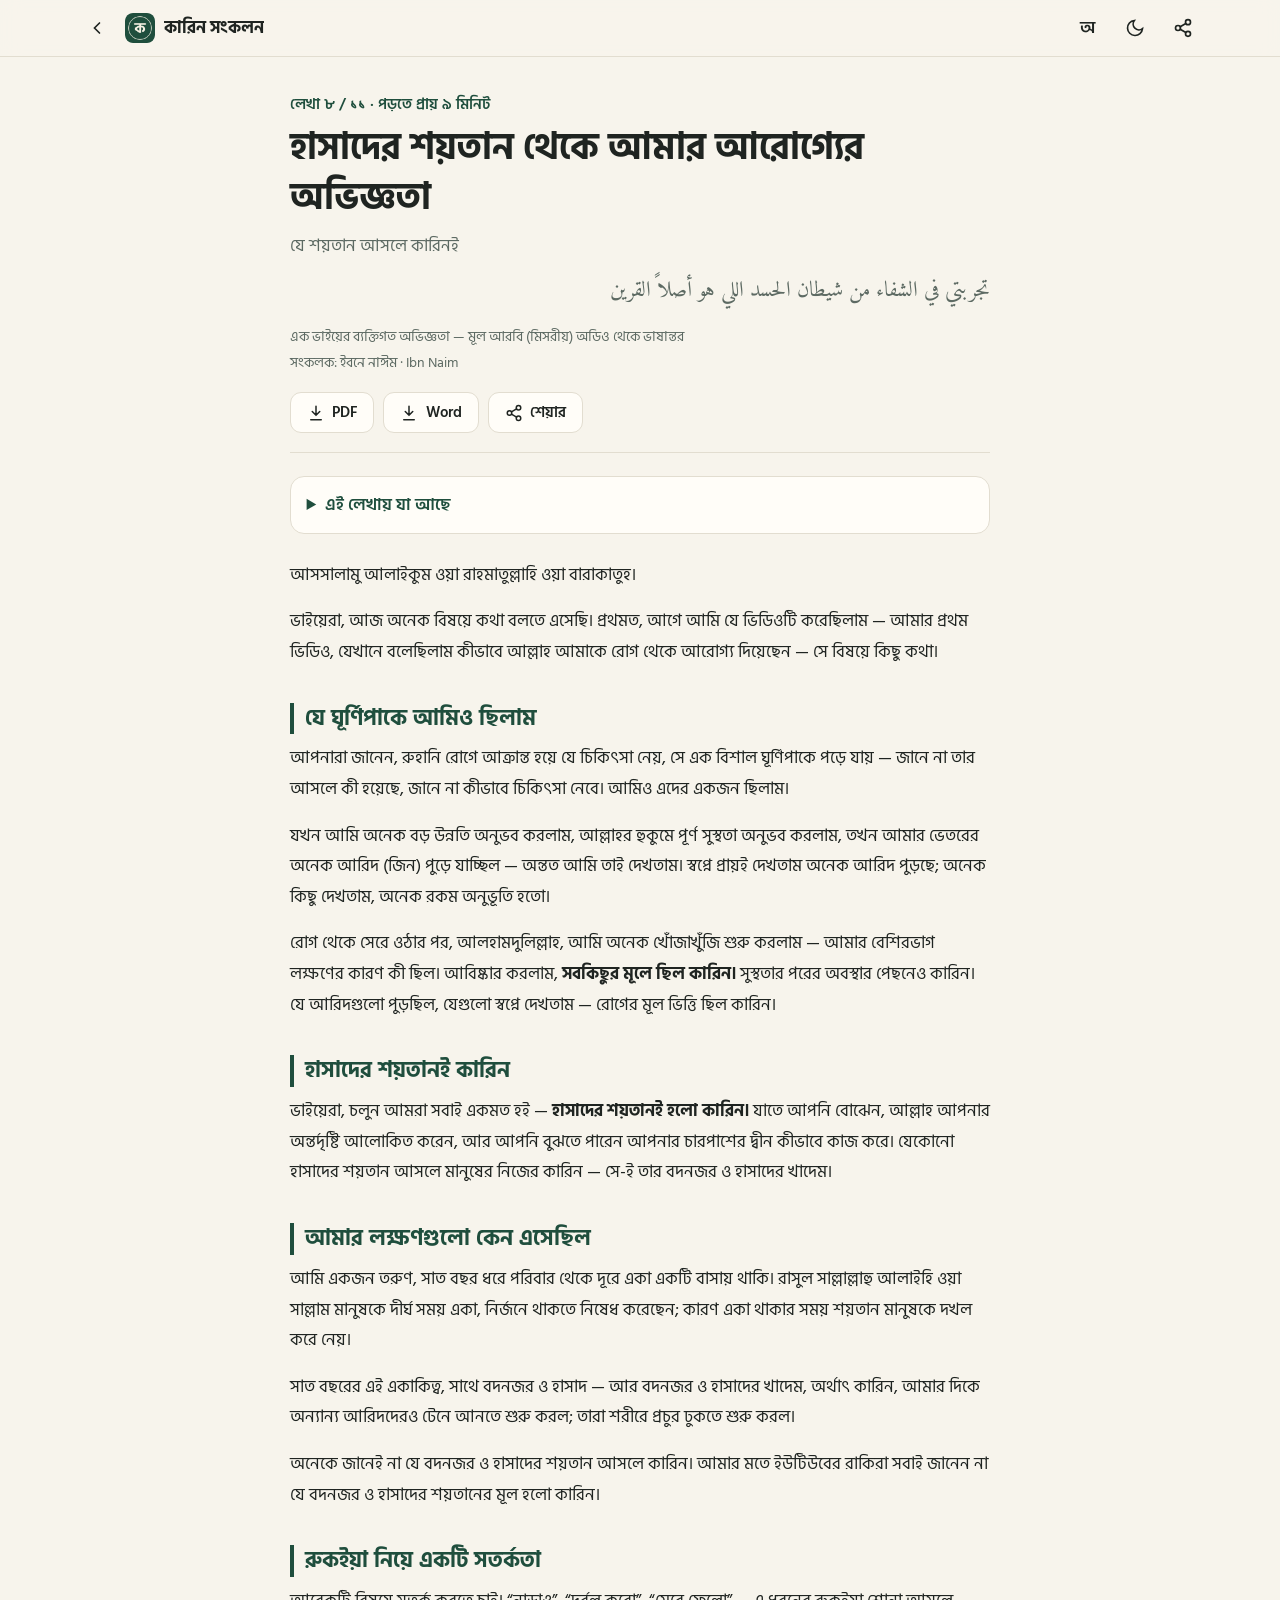
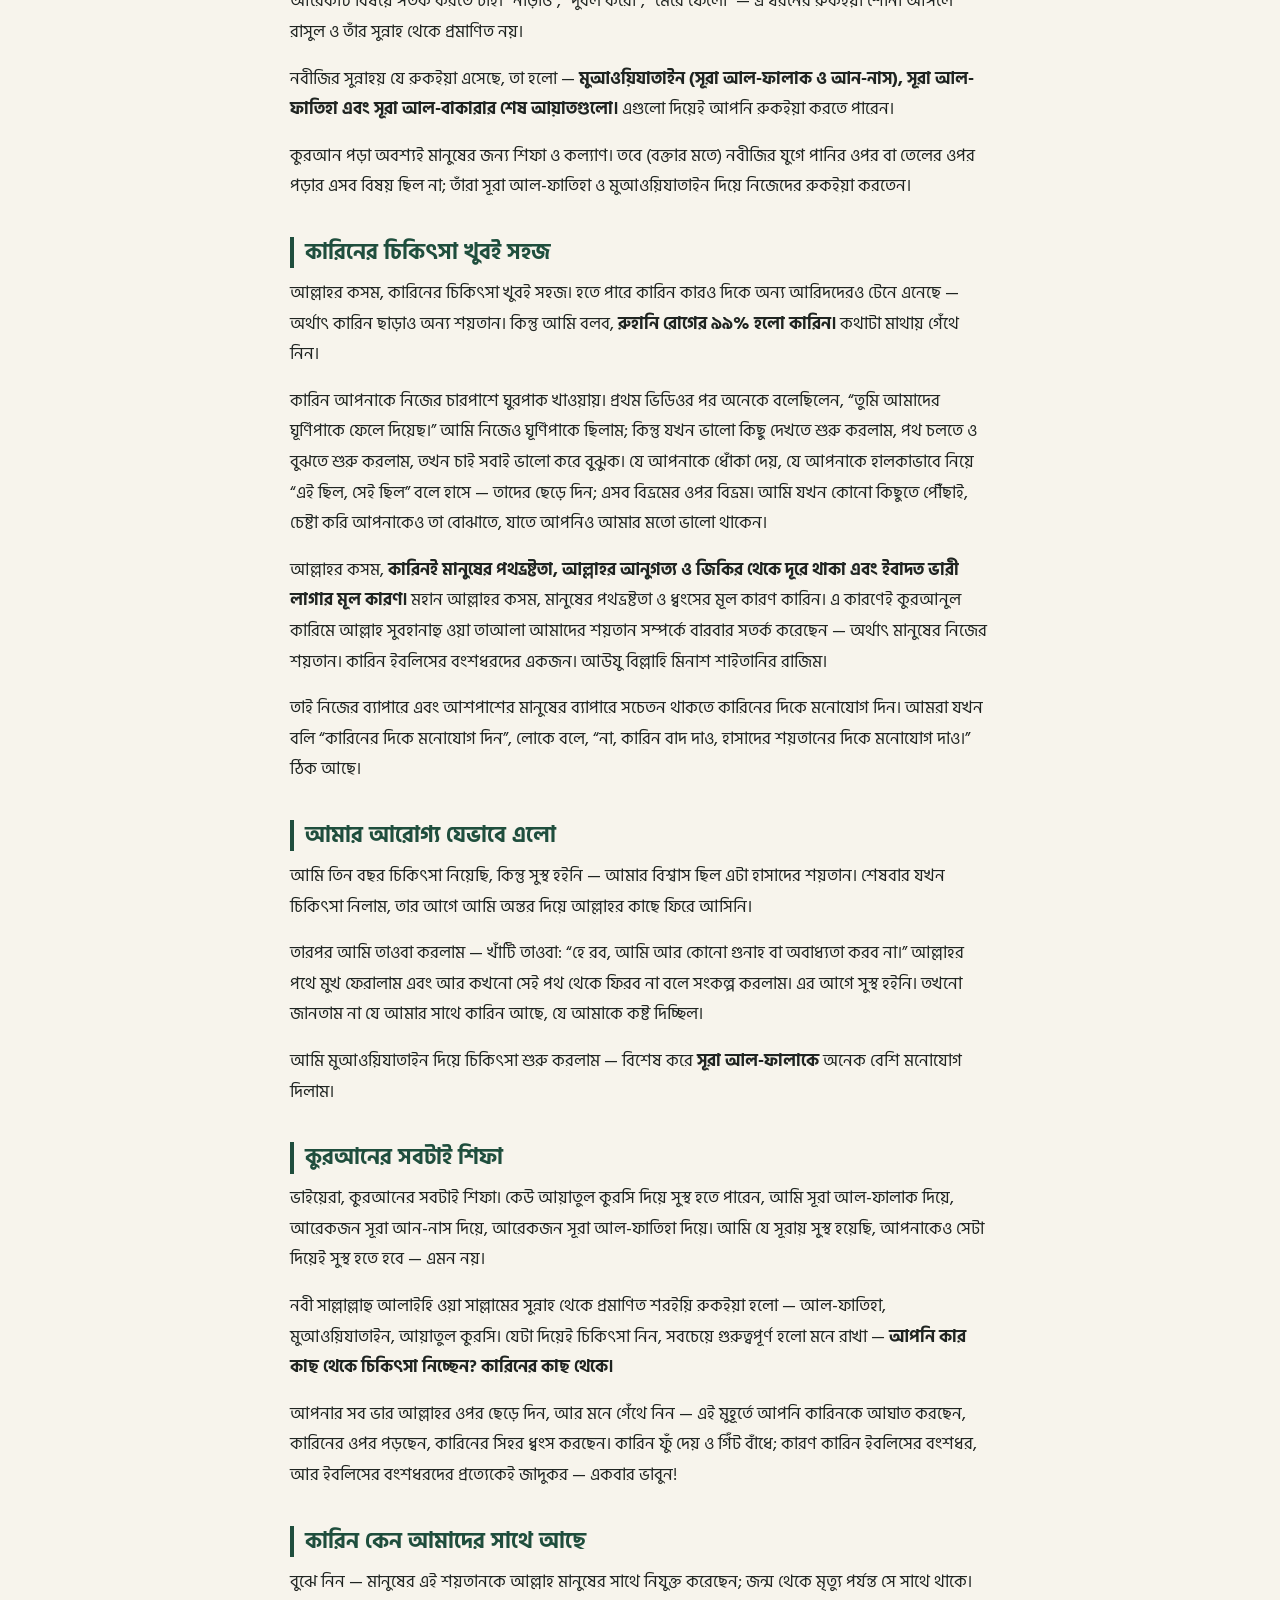
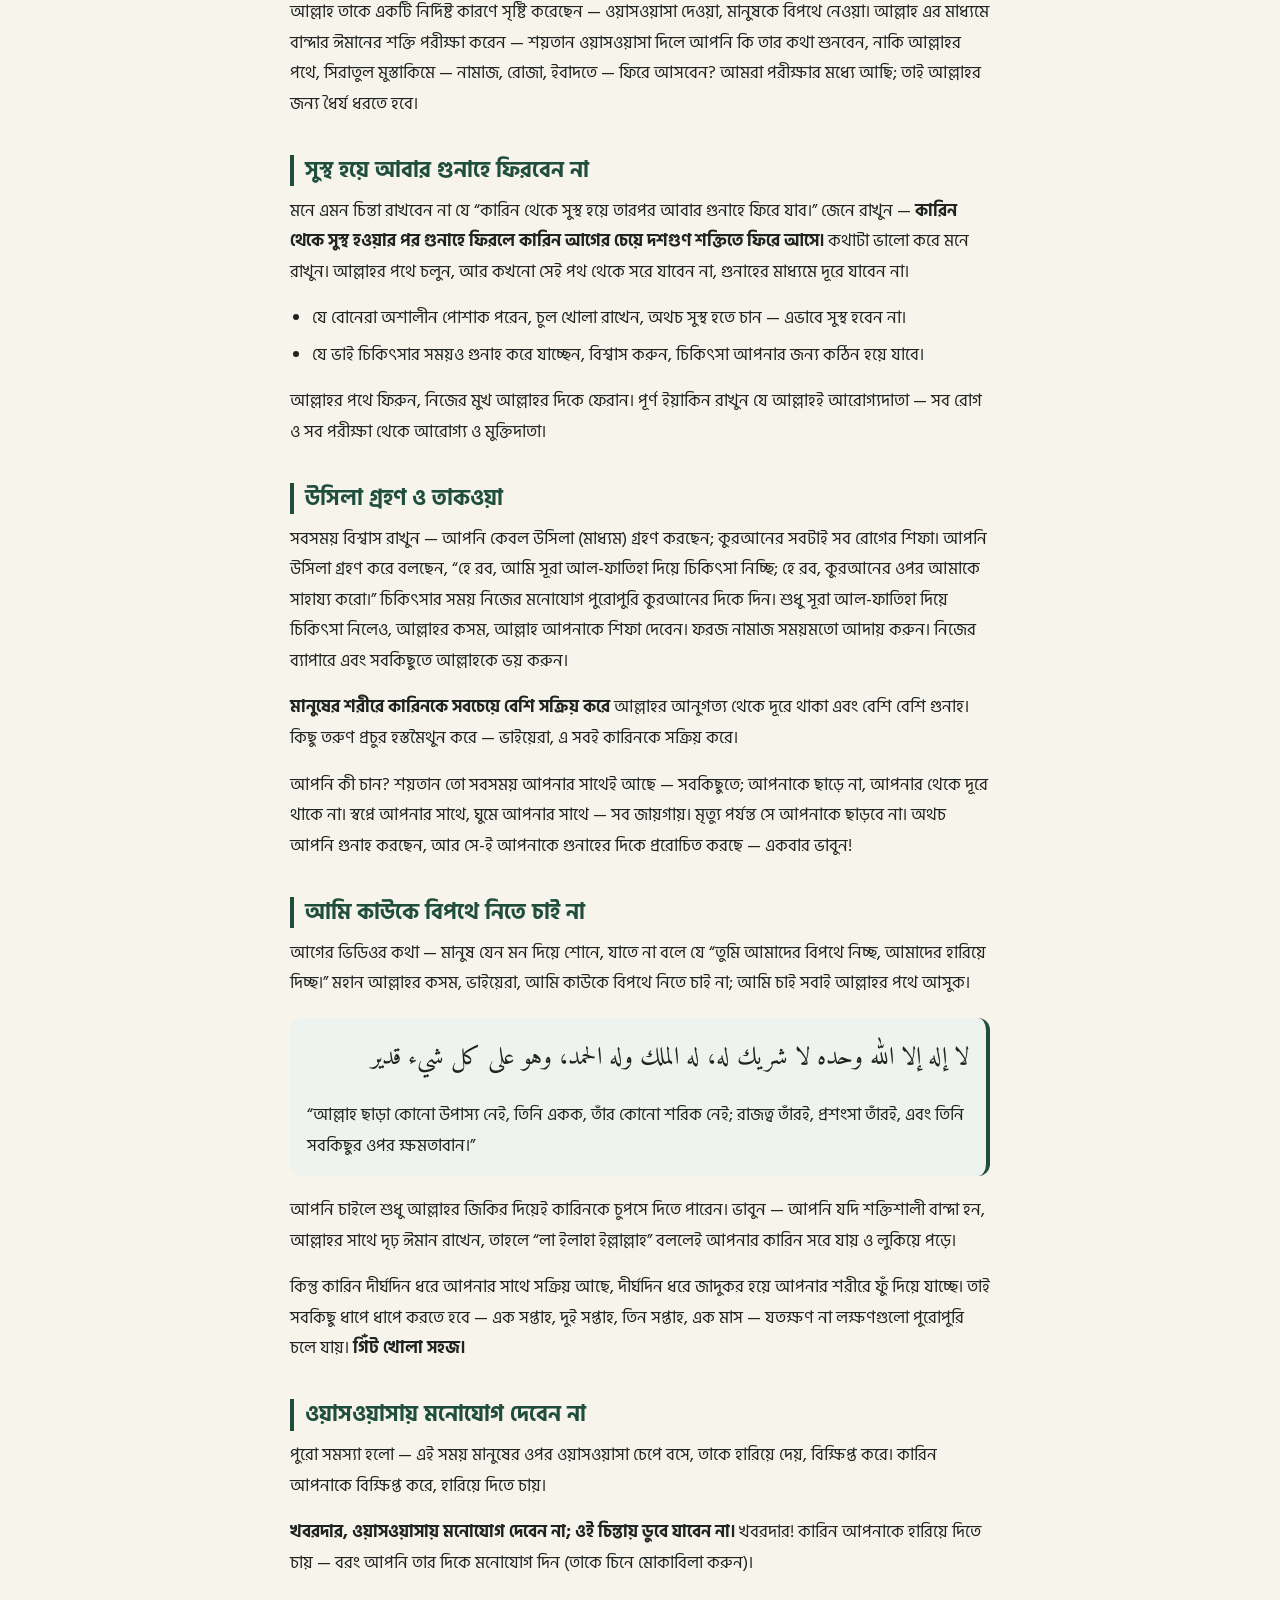
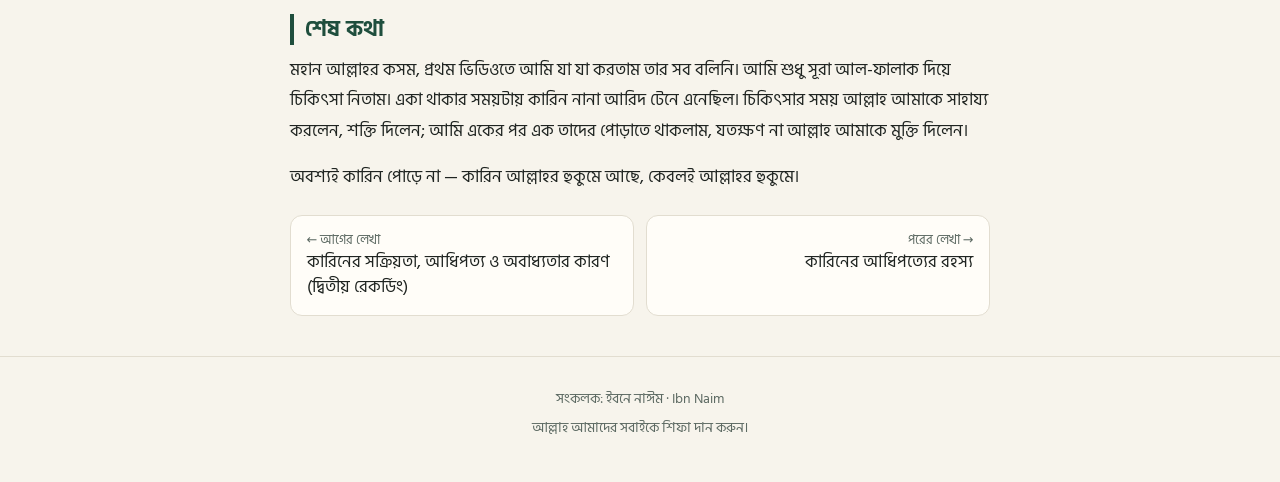
==== a/hasader-shoytan-theke-shifa/index.html @ 8d5cf232 "Qarin collection: website, PWA and article sources" ====
<!doctype html>
<html lang="bn" data-theme="light">
<head>
<meta charset="utf-8">
<meta name="viewport" content="width=device-width, initial-scale=1, viewport-fit=cover">
<title>হাসাদের শয়তান থেকে আমার আরোগ্যের অভিজ্ঞতা — কারিন সংকলন</title>
<meta name="description" content="যে শয়তান আসলে কারিনই">
<meta name="theme-color" content="#1f4e3d">
<meta property="og:title" content="হাসাদের শয়তান থেকে আমার আরোগ্যের অভিজ্ঞতা — কারিন সংকলন">
<meta property="og:description" content="যে শয়তান আসলে কারিনই">
<meta property="og:type" content="article">
<meta property="og:image" content="/icons/icon-512.png">
<link rel="manifest" href="/manifest.webmanifest">
<link rel="icon" href="/icons/favicon-48.png" type="image/png">
<link rel="apple-touch-icon" href="/icons/apple-touch-icon.png">
<meta name="apple-mobile-web-app-capable" content="yes">
<meta name="apple-mobile-web-app-status-bar-style" content="default">
<meta name="apple-mobile-web-app-title" content="কারিন সংকলন">
<link rel="preload" href="/fonts/HindSiliguri-Regular.woff2" as="font" type="font/woff2" crossorigin>
<link rel="stylesheet" href="/assets/style.css?v=198a450cfb">
<script>(function(){var t;try{t=localStorage.getItem('theme')}catch(e){}if(!t)t=matchMedia('(prefers-color-scheme: dark)').matches?'dark':'light';document.documentElement.setAttribute('data-theme',t)})()</script>

</head>
<body>
<a class="skip" href="#main">মূল লেখায় যান</a>
<header class="bar"><div class="in">
<a class="ib" href="/" aria-label="মূল পাতা"><svg viewBox="0 0 24 24" fill="none" stroke="currentColor" stroke-width="2" stroke-linecap="round"><path d="M15 18l-6-6 6-6"/></svg></a><a class="brand" href="/"><img src="/icons/icon-192.png" alt="" width="30" height="30"><span>কারিন সংকলন</span></a>
<div class="sp"></div>
<button class="ib" data-act="font" aria-label="লেখার আকার বদলান" title="লেখার আকার">অ</button>
<button class="ib" data-act="theme" aria-label="ডার্ক/লাইট মোড" title="ডার্ক/লাইট মোড"><span class="ic-moon"><svg viewBox="0 0 24 24" fill="none" stroke="currentColor" stroke-width="2" stroke-linecap="round"><path d="M21 12.8A9 9 0 1 1 11.2 3a7 7 0 0 0 9.8 9.8z"/></svg></span><span class="ic-sun"><svg viewBox="0 0 24 24" fill="none" stroke="currentColor" stroke-width="2" stroke-linecap="round"><circle cx="12" cy="12" r="4"/><path d="M12 2v2M12 20v2M4.9 4.9l1.4 1.4M17.7 17.7l1.4 1.4M2 12h2M20 12h2M4.9 19.1l1.4-1.4M17.7 6.3l1.4-1.4"/></svg></span></button>
<button class="ib" data-act="share" aria-label="শেয়ার" title="শেয়ার"><svg viewBox="0 0 24 24" fill="none" stroke="currentColor" stroke-width="2" stroke-linecap="round"><circle cx="18" cy="5" r="3"/><circle cx="6" cy="12" r="3"/><circle cx="18" cy="19" r="3"/><path d="M8.6 13.5l6.8 4M15.4 6.5l-6.8 4"/></svg></button>
</div><div class="progress"></div></header>
<main id="main" class="wrap">
<header class="ahead">
<div class="kick">লেখা ৮ / ১১ · পড়তে প্রায় ৯ মিনিট</div>
<h1>হাসাদের শয়তান থেকে আমার আরোগ্যের অভিজ্ঞতা</h1>
<p class="sub">যে শয়তান আসলে কারিনই</p>
<p class="ar" lang="ar" dir="rtl">تجربتي في الشفاء من شيطان الحسد اللي هو أصلاً القرين</p>
<div class="by">এক ভাইয়ের ব্যক্তিগত অভিজ্ঞতা — মূল আরবি (মিসরীয়) অডিও থেকে ভাষান্তর<br>সংকলক: ইবনে নাঈম · Ibn Naim</div>
<div class="btns">
<a class="btn" href="/downloads/hasader-shoytan-theke-shifa.pdf" download="10 - হাসাদের শয়তান থেকে আরোগ্যের অভিজ্ঞতা.pdf"><svg viewBox="0 0 24 24" fill="none" stroke="currentColor" stroke-width="2" stroke-linecap="round"><path d="M12 3v12M7 10l5 5 5-5M5 21h14"/></svg> PDF</a>
<a class="btn" href="/downloads/hasader-shoytan-theke-shifa.docx" download="10 - হাসাদের শয়তান থেকে আরোগ্যের অভিজ্ঞতা.docx"><svg viewBox="0 0 24 24" fill="none" stroke="currentColor" stroke-width="2" stroke-linecap="round"><path d="M12 3v12M7 10l5 5 5-5M5 21h14"/></svg> Word</a>
<button class="btn" data-act="share"><svg viewBox="0 0 24 24" fill="none" stroke="currentColor" stroke-width="2" stroke-linecap="round"><circle cx="18" cy="5" r="3"/><circle cx="6" cy="12" r="3"/><circle cx="18" cy="19" r="3"/><path d="M8.6 13.5l6.8 4M15.4 6.5l-6.8 4"/></svg> শেয়ার</button>
</div>
</header>
<details class="toc"><summary>এই লেখায় যা আছে</summary><ol><li><a href="#য-ঘরণপক-আমও-ছলম">যে ঘূর্ণিপাকে আমিও ছিলাম</a></li><li><a href="#হসদর-শযতনই-করন">হাসাদের শয়তানই কারিন</a></li><li><a href="#আমর-লকষণগল-কন-এসছল">আমার লক্ষণগুলো কেন এসেছিল</a></li><li><a href="#রকইয-নয-একট-সতরকত">রুকইয়া নিয়ে একটি সতর্কতা</a></li><li><a href="#করনর-চকৎস-খবই-সহজ">কারিনের চিকিৎসা খুবই সহজ</a></li><li><a href="#আমর-আরগয-যভব-এল">আমার আরোগ্য যেভাবে এলো</a></li><li><a href="#করআনর-সবটই-শফ">কুরআনের সবটাই শিফা</a></li><li><a href="#করন-কন-আমদর-সথ-আছ">কারিন কেন আমাদের সাথে আছে</a></li><li><a href="#সসথ-হয-আবর-গনহ-ফরবন-ন">সুস্থ হয়ে আবার গুনাহে ফিরবেন না</a></li><li><a href="#উসল-গরহণ-ও-তকওয">উসিলা গ্রহণ ও তাকওয়া</a></li><li><a href="#আম-কউক-বপথ-নত-চই-ন">আমি কাউকে বিপথে নিতে চাই না</a></li><li><a href="#ওযসওযসয-মনযগ-দবন-ন">ওয়াসওয়াসায় মনোযোগ দেবেন না</a></li><li><a href="#শষ-কথ">শেষ কথা</a></li></ol></details>
<article class="prose">
<p>আসসালামু আলাইকুম ওয়া রাহমাতুল্লাহি ওয়া বারাকাতুহ।</p>
<p>ভাইয়েরা, আজ অনেক বিষয়ে কথা বলতে এসেছি। প্রথমত, আগে আমি যে ভিডিওটি করেছিলাম — আমার প্রথম ভিডিও, যেখানে বলেছিলাম কীভাবে আল্লাহ আমাকে রোগ থেকে আরোগ্য দিয়েছেন — সে বিষয়ে কিছু কথা।</p>
<h2 id="য-ঘরণপক-আমও-ছলম">যে ঘূর্ণিপাকে আমিও ছিলাম</h2>
<p>আপনারা জানেন, রুহানি রোগে আক্রান্ত হয়ে যে চিকিৎসা নেয়, সে এক বিশাল ঘূর্ণিপাকে পড়ে যায় — জানে না তার আসলে কী হয়েছে, জানে না কীভাবে চিকিৎসা নেবে। আমিও এদের একজন ছিলাম।</p>
<p>যখন আমি অনেক বড় উন্নতি অনুভব করলাম, আল্লাহর হুকুমে পূর্ণ সুস্থতা অনুভব করলাম, তখন আমার ভেতরের অনেক আরিদ (জিন) পুড়ে যাচ্ছিল — অন্তত আমি তাই দেখতাম। স্বপ্নে প্রায়ই দেখতাম অনেক আরিদ পুড়ছে; অনেক কিছু দেখতাম, অনেক রকম অনুভূতি হতো।</p>
<p>রোগ থেকে সেরে ওঠার পর, আলহামদুলিল্লাহ, আমি অনেক খোঁজাখুঁজি শুরু করলাম — আমার বেশিরভাগ লক্ষণের কারণ কী ছিল। আবিষ্কার করলাম, <strong>সবকিছুর মূলে ছিল কারিন।</strong> সুস্থতার পরের অবস্থার পেছনেও কারিন। যে আরিদগুলো পুড়ছিল, যেগুলো স্বপ্নে দেখতাম — রোগের মূল ভিত্তি ছিল কারিন।</p>
<h2 id="হসদর-শযতনই-করন">হাসাদের শয়তানই কারিন</h2>
<p>ভাইয়েরা, চলুন আমরা সবাই একমত হই — <strong>হাসাদের শয়তানই হলো কারিন।</strong> যাতে আপনি বোঝেন, আল্লাহ আপনার অন্তর্দৃষ্টি আলোকিত করেন, আর আপনি বুঝতে পারেন আপনার চারপাশের দ্বীন কীভাবে কাজ করে। যেকোনো হাসাদের শয়তান আসলে মানুষের নিজের কারিন — সে-ই তার বদনজর ও হাসাদের খাদেম।</p>
<h2 id="আমর-লকষণগল-কন-এসছল">আমার লক্ষণগুলো কেন এসেছিল</h2>
<p>আমি একজন তরুণ, সাত বছর ধরে পরিবার থেকে দূরে একা একটি বাসায় থাকি। রাসুল সাল্লাল্লাহু আলাইহি ওয়া সাল্লাম মানুষকে দীর্ঘ সময় একা, নির্জনে থাকতে নিষেধ করেছেন; কারণ একা থাকার সময় শয়তান মানুষকে দখল করে নেয়।</p>
<p>সাত বছরের এই একাকিত্ব, সাথে বদনজর ও হাসাদ — আর বদনজর ও হাসাদের খাদেম, অর্থাৎ কারিন, আমার দিকে অন্যান্য আরিদদেরও টেনে আনতে শুরু করল; তারা শরীরে প্রচুর ঢুকতে শুরু করল।</p>
<p>অনেকে জানেই না যে বদনজর ও হাসাদের শয়তান আসলে কারিন। আমার মতে ইউটিউবের রাকিরা সবাই জানেন না যে বদনজর ও হাসাদের শয়তানের মূল হলো কারিন।</p>
<h2 id="রকইয-নয-একট-সতরকত">রুকইয়া নিয়ে একটি সতর্কতা</h2>
<p>আরেকটি বিষয়ে সতর্ক করতে চাই। “নাড়াও”, “দুর্বল করো”, “মেরে ফেলো” — এ ধরনের রুকইয়া শোনা আসলে রাসুল ও তাঁর সুন্নাহ থেকে প্রমাণিত নয়।</p>
<p>নবীজির সুন্নাহয় যে রুকইয়া এসেছে, তা হলো — <strong>মুআওয়িযাতাইন (সূরা আল-ফালাক ও আন-নাস), সূরা আল-ফাতিহা এবং সূরা আল-বাকারার শেষ আয়াতগুলো।</strong> এগুলো দিয়েই আপনি রুকইয়া করতে পারেন।</p>
<p>কুরআন পড়া অবশ্যই মানুষের জন্য শিফা ও কল্যাণ। তবে (বক্তার মতে) নবীজির যুগে পানির ওপর বা তেলের ওপর পড়ার এসব বিষয় ছিল না; তাঁরা সূরা আল-ফাতিহা ও মুআওয়িযাতাইন দিয়ে নিজেদের রুকইয়া করতেন।</p>
<h2 id="করনর-চকৎস-খবই-সহজ">কারিনের চিকিৎসা খুবই সহজ</h2>
<p>আল্লাহর কসম, কারিনের চিকিৎসা খুবই সহজ। হতে পারে কারিন কারও দিকে অন্য আরিদদেরও টেনে এনেছে — অর্থাৎ কারিন ছাড়াও অন্য শয়তান। কিন্তু আমি বলব, <strong>রুহানি রোগের ৯৯% হলো কারিন।</strong> কথাটা মাথায় গেঁথে নিন।</p>
<p>কারিন আপনাকে নিজের চারপাশে ঘুরপাক খাওয়ায়। প্রথম ভিডিওর পর অনেকে বলেছিলেন, “তুমি আমাদের ঘূর্ণিপাকে ফেলে দিয়েছ।” আমি নিজেও ঘূর্ণিপাকে ছিলাম; কিন্তু যখন ভালো কিছু দেখতে শুরু করলাম, পথ চলতে ও বুঝতে শুরু করলাম, তখন চাই সবাই ভালো করে বুঝুক। যে আপনাকে ধোঁকা দেয়, যে আপনাকে হালকাভাবে নিয়ে “এই ছিল, সেই ছিল” বলে হাসে — তাদের ছেড়ে দিন; এসব বিভ্রমের ওপর বিভ্রম। আমি যখন কোনো কিছুতে পৌঁছাই, চেষ্টা করি আপনাকেও তা বোঝাতে, যাতে আপনিও আমার মতো ভালো থাকেন।</p>
<p>আল্লাহর কসম, <strong>কারিনই মানুষের পথভ্রষ্টতা, আল্লাহর আনুগত্য ও জিকির থেকে দূরে থাকা এবং ইবাদত ভারী লাগার মূল কারণ।</strong> মহান আল্লাহর কসম, মানুষের পথভ্রষ্টতা ও ধ্বংসের মূল কারণ কারিন। এ কারণেই কুরআনুল কারিমে আল্লাহ সুবহানাহু ওয়া তাআলা আমাদের শয়তান সম্পর্কে বারবার সতর্ক করেছেন — অর্থাৎ মানুষের নিজের শয়তান। কারিন ইবলিসের বংশধরদের একজন। আউযু বিল্লাহি মিনাশ শাইতানির রাজিম।</p>
<p>তাই নিজের ব্যাপারে এবং আশপাশের মানুষের ব্যাপারে সচেতন থাকতে কারিনের দিকে মনোযোগ দিন। আমরা যখন বলি “কারিনের দিকে মনোযোগ দিন”, লোকে বলে, “না, কারিন বাদ দাও, হাসাদের শয়তানের দিকে মনোযোগ দাও।” ঠিক আছে।</p>
<h2 id="আমর-আরগয-যভব-এল">আমার আরোগ্য যেভাবে এলো</h2>
<p>আমি তিন বছর চিকিৎসা নিয়েছি, কিন্তু সুস্থ হইনি — আমার বিশ্বাস ছিল এটা হাসাদের শয়তান। শেষবার যখন চিকিৎসা নিলাম, তার আগে আমি অন্তর দিয়ে আল্লাহর কাছে ফিরে আসিনি।</p>
<p>তারপর আমি তাওবা করলাম — খাঁটি তাওবা: “হে রব, আমি আর কোনো গুনাহ বা অবাধ্যতা করব না।” আল্লাহর পথে মুখ ফেরালাম এবং আর কখনো সেই পথ থেকে ফিরব না বলে সংকল্প করলাম। এর আগে সুস্থ হইনি। তখনো জানতাম না যে আমার সাথে কারিন আছে, যে আমাকে কষ্ট দিচ্ছিল।</p>
<p>আমি মুআওয়িযাতাইন দিয়ে চিকিৎসা শুরু করলাম — বিশেষ করে <strong>সূরা আল-ফালাকে</strong> অনেক বেশি মনোযোগ দিলাম।</p>
<h2 id="করআনর-সবটই-শফ">কুরআনের সবটাই শিফা</h2>
<p>ভাইয়েরা, কুরআনের সবটাই শিফা। কেউ আয়াতুল কুরসি দিয়ে সুস্থ হতে পারেন, আমি সূরা আল-ফালাক দিয়ে, আরেকজন সূরা আন-নাস দিয়ে, আরেকজন সূরা আল-ফাতিহা দিয়ে। আমি যে সূরায় সুস্থ হয়েছি, আপনাকেও সেটা দিয়েই সুস্থ হতে হবে — এমন নয়।</p>
<p>নবী সাল্লাল্লাহু আলাইহি ওয়া সাল্লামের সুন্নাহ থেকে প্রমাণিত শরইয়ি রুকইয়া হলো — আল-ফাতিহা, মুআওয়িযাতাইন, আয়াতুল কুরসি। যেটা দিয়েই চিকিৎসা নিন, সবচেয়ে গুরুত্বপূর্ণ হলো মনে রাখা — <strong>আপনি কার কাছ থেকে চিকিৎসা নিচ্ছেন? কারিনের কাছ থেকে।</strong></p>
<p>আপনার সব ভার আল্লাহর ওপর ছেড়ে দিন, আর মনে গেঁথে নিন — এই মুহূর্তে আপনি কারিনকে আঘাত করছেন, কারিনের ওপর পড়ছেন, কারিনের সিহর ধ্বংস করছেন। কারিন ফুঁ দেয় ও গিঁট বাঁধে; কারণ কারিন ইবলিসের বংশধর, আর ইবলিসের বংশধরদের প্রত্যেকেই জাদুকর — একবার ভাবুন!</p>
<h2 id="করন-কন-আমদর-সথ-আছ">কারিন কেন আমাদের সাথে আছে</h2>
<p>বুঝে নিন — মানুষের এই শয়তানকে আল্লাহ মানুষের সাথে নিযুক্ত করেছেন; জন্ম থেকে মৃত্যু পর্যন্ত সে সাথে থাকে। আল্লাহ তাকে একটি নির্দিষ্ট কারণে সৃষ্টি করেছেন — ওয়াসওয়াসা দেওয়া, মানুষকে বিপথে নেওয়া। আল্লাহ এর মাধ্যমে বান্দার ঈমানের শক্তি পরীক্ষা করেন — শয়তান ওয়াসওয়াসা দিলে আপনি কি তার কথা শুনবেন, নাকি আল্লাহর পথে, সিরাতুল মুস্তাকিমে — নামাজ, রোজা, ইবাদতে — ফিরে আসবেন? আমরা পরীক্ষার মধ্যে আছি; তাই আল্লাহর জন্য ধৈর্য ধরতে হবে।</p>
<h2 id="সসথ-হয-আবর-গনহ-ফরবন-ন">সুস্থ হয়ে আবার গুনাহে ফিরবেন না</h2>
<p>মনে এমন চিন্তা রাখবেন না যে “কারিন থেকে সুস্থ হয়ে তারপর আবার গুনাহে ফিরে যাব।” জেনে রাখুন — <strong>কারিন থেকে সুস্থ হওয়ার পর গুনাহে ফিরলে কারিন আগের চেয়ে দশগুণ শক্তিতে ফিরে আসে।</strong> কথাটা ভালো করে মনে রাখুন। আল্লাহর পথে চলুন, আর কখনো সেই পথ থেকে সরে যাবেন না, গুনাহের মাধ্যমে দূরে যাবেন না।</p>
<ul>
<li>যে বোনেরা অশালীন পোশাক পরেন, চুল খোলা রাখেন, অথচ সুস্থ হতে চান — এভাবে সুস্থ হবেন না।</li>
<li>যে ভাই চিকিৎসার সময়ও গুনাহ করে যাচ্ছেন, বিশ্বাস করুন, চিকিৎসা আপনার জন্য কঠিন হয়ে যাবে।</li>
</ul>
<p>আল্লাহর পথে ফিরুন, নিজের মুখ আল্লাহর দিকে ফেরান। পূর্ণ ইয়াকিন রাখুন যে আল্লাহই আরোগ্যদাতা — সব রোগ ও সব পরীক্ষা থেকে আরোগ্য ও মুক্তিদাতা।</p>
<h2 id="উসল-গরহণ-ও-তকওয">উসিলা গ্রহণ ও তাকওয়া</h2>
<p>সবসময় বিশ্বাস রাখুন — আপনি কেবল উসিলা (মাধ্যম) গ্রহণ করছেন; কুরআনের সবটাই সব রোগের শিফা। আপনি উসিলা গ্রহণ করে বলছেন, “হে রব, আমি সূরা আল-ফাতিহা দিয়ে চিকিৎসা নিচ্ছি; হে রব, কুরআনের ওপর আমাকে সাহায্য করো।” চিকিৎসার সময় নিজের মনোযোগ পুরোপুরি কুরআনের দিকে দিন। শুধু সূরা আল-ফাতিহা দিয়ে চিকিৎসা নিলেও, আল্লাহর কসম, আল্লাহ আপনাকে শিফা দেবেন। ফরজ নামাজ সময়মতো আদায় করুন। নিজের ব্যাপারে এবং সবকিছুতে আল্লাহকে ভয় করুন।</p>
<p><strong>মানুষের শরীরে কারিনকে সবচেয়ে বেশি সক্রিয় করে</strong> আল্লাহর আনুগত্য থেকে দূরে থাকা এবং বেশি বেশি গুনাহ। কিছু তরুণ প্রচুর হস্তমৈথুন করে — ভাইয়েরা, এ সবই কারিনকে সক্রিয় করে।</p>
<p>আপনি কী চান? শয়তান তো সবসময় আপনার সাথেই আছে — সবকিছুতে; আপনাকে ছাড়ে না, আপনার থেকে দূরে থাকে না। স্বপ্নে আপনার সাথে, ঘুমে আপনার সাথে — সব জায়গায়। মৃত্যু পর্যন্ত সে আপনাকে ছাড়বে না। অথচ আপনি গুনাহ করছেন, আর সে-ই আপনাকে গুনাহের দিকে প্ররোচিত করছে — একবার ভাবুন!</p>
<h2 id="আম-কউক-বপথ-নত-চই-ন">আমি কাউকে বিপথে নিতে চাই না</h2>
<p>আগের ভিডিওর কথা — মানুষ যেন মন দিয়ে শোনে, যাতে না বলে যে “তুমি আমাদের বিপথে নিচ্ছ, আমাদের হারিয়ে দিচ্ছ।” মহান আল্লাহর কসম, ভাইয়েরা, আমি কাউকে বিপথে নিতে চাই না; আমি চাই সবাই আল্লাহর পথে আসুক।</p>
<blockquote>
<p><span data-custom-style="Arabic Text" lang="ar" dir="rtl">لا إله إلا الله وحده لا شريك له، له الملك وله الحمد، وهو على كل شيء قدير</span></p>
<p>“আল্লাহ ছাড়া কোনো উপাস্য নেই, তিনি একক, তাঁর কোনো শরিক নেই; রাজত্ব তাঁরই, প্রশংসা তাঁরই, এবং তিনি সবকিছুর ওপর ক্ষমতাবান।”</p>
</blockquote>
<p>আপনি চাইলে শুধু আল্লাহর জিকির দিয়েই কারিনকে চুপসে দিতে পারেন। ভাবুন — আপনি যদি শক্তিশালী বান্দা হন, আল্লাহর সাথে দৃঢ় ঈমান রাখেন, তাহলে “লা ইলাহা ইল্লাল্লাহ” বললেই আপনার কারিন সরে যায় ও লুকিয়ে পড়ে।</p>
<p>কিন্তু কারিন দীর্ঘদিন ধরে আপনার সাথে সক্রিয় আছে, দীর্ঘদিন ধরে জাদুকর হয়ে আপনার শরীরে ফুঁ দিয়ে যাচ্ছে। তাই সবকিছু ধাপে ধাপে করতে হবে — এক সপ্তাহ, দুই সপ্তাহ, তিন সপ্তাহ, এক মাস — যতক্ষণ না লক্ষণগুলো পুরোপুরি চলে যায়। <strong>গিঁট খোলা সহজ।</strong></p>
<h2 id="ওযসওযসয-মনযগ-দবন-ন">ওয়াসওয়াসায় মনোযোগ দেবেন না</h2>
<p>পুরো সমস্যা হলো — এই সময় মানুষের ওপর ওয়াসওয়াসা চেপে বসে, তাকে হারিয়ে দেয়, বিক্ষিপ্ত করে। কারিন আপনাকে বিক্ষিপ্ত করে, হারিয়ে দিতে চায়।</p>
<p><strong>খবরদার, ওয়াসওয়াসায় মনোযোগ দেবেন না; ওই চিন্তায় ডুবে যাবেন না।</strong> খবরদার! কারিন আপনাকে হারিয়ে দিতে চায় — বরং আপনি তার দিকে মনোযোগ দিন (তাকে চিনে মোকাবিলা করুন)।</p>
<h2 id="শষ-কথ">শেষ কথা</h2>
<p>মহান আল্লাহর কসম, প্রথম ভিডিওতে আমি যা যা করতাম তার সব বলিনি। আমি শুধু সূরা আল-ফালাক দিয়ে চিকিৎসা নিতাম। একা থাকার সময়টায় কারিন নানা আরিদ টেনে এনেছিল। চিকিৎসার সময় আল্লাহ আমাকে সাহায্য করলেন, শক্তি দিলেন; আমি একের পর এক তাদের পোড়াতে থাকলাম, যতক্ষণ না আল্লাহ আমাকে মুক্তি দিলেন।</p>
<p>অবশ্যই কারিন পোড়ে না — কারিন আল্লাহর হুকুমে আছে, কেবলই আল্লাহর হুকুমে।</p>

</article>
<nav class="pn" aria-label="অন্য লেখা"><a href="/a/qarin-sokriyotar-karon-2/"><small>← আগের লেখা</small>কারিনের সক্রিয়তা, আধিপত্য ও অবাধ্যতার কারণ (দ্বিতীয় রেকর্ডিং)</a><a class="next" href="/a/qarin-adhipottyer-rohosso/"><small>পরের লেখা →</small>কারিনের আধিপত্যের রহস্য</a></nav>
</main>
<footer><div class="wrap">
<p>সংকলক: ইবনে নাঈম · Ibn Naim</p>
<p>আল্লাহ আমাদের সবাইকে শিফা দান করুন।</p>
</div></footer>
<div class="toast" id="toast" role="status" aria-live="polite"></div>
<script src="/assets/app.js?v=198a450cfb" defer></script>
</body></html>
---- assets/style.css ----
@font-face { font-family: "Hind Siliguri"; src: url("/fonts/HindSiliguri-Regular.woff2") format("woff2"); font-weight: 400; font-display: swap; }
@font-face { font-family: "Hind Siliguri"; src: url("/fonts/HindSiliguri-SemiBold.woff2") format("woff2"); font-weight: 600; font-display: swap; }
@font-face { font-family: "Hind Siliguri"; src: url("/fonts/HindSiliguri-Bold.woff2") format("woff2"); font-weight: 700; font-display: swap; }
@font-face { font-family: "Amiri"; src: url("/fonts/Amiri-Regular.woff2") format("woff2"); font-weight: 400; font-display: swap; }

:root {
  --bg: #f7f4ec; --surface: #fffdf8; --surface-2: #eef3ef; --text: #1f2421; --muted: #5d6a63;
  --accent: #1f4e3d; --accent-2: #2f6b55; --accent-soft: #dfeae4; --line: #e2ddd0; --mark: #f5e3a3;
  --shadow: 0 1px 2px rgba(31,40,35,.06), 0 6px 20px rgba(31,40,35,.06);
  --fs: 1.0625rem; --radius: 14px; --maxw: 46rem;
  color-scheme: light;
}
[data-theme="dark"] {
  --bg: #121614; --surface: #1a201d; --surface-2: #222a26; --text: #e6ebe8; --muted: #9fb0a7;
  --accent: #8cc9ad; --accent-2: #a9dcc4; --accent-soft: #233a30; --line: #2c3631; --mark: #5c4d16;
  --shadow: 0 1px 2px rgba(0,0,0,.3), 0 6px 20px rgba(0,0,0,.25);
  color-scheme: dark;
}
* { box-sizing: border-box; }
html { -webkit-text-size-adjust: 100%; scroll-padding-top: 4.5rem; }
body { margin: 0; background: var(--bg); color: var(--text); font-family: "Hind Siliguri", "Noto Sans Bengali", system-ui, sans-serif;
  font-size: var(--fs); line-height: 1.8; -webkit-font-smoothing: antialiased; }
a { color: var(--accent); }
img { max-width: 100%; }
.ar, [data-custom-style="Arabic Text"] { font-family: "Amiri", "Traditional Arabic", serif; direction: rtl; }
.wrap { max-width: var(--maxw); margin: 0 auto; padding: 0 1.1rem; }
.wide { max-width: 72rem; }
.skip { position: absolute; left: -999px; } .skip:focus { left: 1rem; top: 1rem; z-index: 99; background: var(--surface); padding: .5rem 1rem; }

/* top bar */
.bar { position: sticky; top: 0; z-index: 20; background: color-mix(in srgb, var(--bg) 88%, transparent);
  backdrop-filter: saturate(1.4) blur(10px); -webkit-backdrop-filter: saturate(1.4) blur(10px); border-bottom: 1px solid var(--line); }
.bar .in { display: flex; align-items: center; gap: .5rem; height: 3.5rem; max-width: 72rem; margin: 0 auto; padding: 0 .8rem; }
.brand { display: flex; align-items: center; gap: .55rem; text-decoration: none; color: var(--text); font-weight: 700; min-width: 0; }
.brand img { width: 30px; height: 30px; border-radius: 8px; flex: none; }
.brand span { white-space: nowrap; overflow: hidden; text-overflow: ellipsis; }
.bar .sp { flex: 1; }
.ib { display: inline-grid; place-items: center; width: 2.5rem; height: 2.5rem; border-radius: 10px; border: 1px solid transparent;
  background: transparent; color: var(--text); cursor: pointer; font: inherit; font-weight: 600; text-decoration: none; }
.ib:hover { background: var(--surface-2); }
.ib svg { width: 20px; height: 20px; }
.progress { position: absolute; left: 0; bottom: -1px; height: 2px; width: 0; background: var(--accent); transition: width .1s linear; }

/* buttons */
.btn { display: inline-flex; align-items: center; gap: .45rem; padding: .6rem 1rem; border-radius: 11px; font: inherit; font-weight: 600;
  font-size: .95rem; text-decoration: none; cursor: pointer; border: 1px solid var(--line); background: var(--surface); color: var(--text); line-height: 1.3; }
.btn:hover { border-color: var(--accent); }
.btn.pri { background: var(--accent); color: var(--surface); border-color: var(--accent); }
[data-theme="dark"] .btn.pri { color: #10241b; }
.btn svg { width: 18px; height: 18px; flex: none; }
.btns { display: flex; flex-wrap: wrap; gap: .6rem; }

/* hero */
.hero { padding: 3rem 0 2rem; text-align: center; }
.hero .logo { width: 72px; height: 72px; border-radius: 18px; box-shadow: var(--shadow); }
.hero h1 { font-size: clamp(1.9rem, 6vw, 2.9rem); line-height: 1.3; margin: 1rem 0 .4rem; color: var(--accent); }
.hero .sub { color: var(--muted); margin: 0 auto; max-width: 34rem; }
.hero .ar { font-size: 1.6rem; color: var(--muted); margin: .6rem 0; }
.hero .by { font-size: .92rem; color: var(--muted); }
.hero .btns { justify-content: center; margin-top: 1.4rem; }
.note { background: var(--surface-2); border-radius: var(--radius); padding: 1rem 1.2rem; font-size: .95rem; color: var(--muted); margin: 0 0 1.6rem; }

/* search */
.search { position: relative; margin: 0 0 1.2rem; }
.search input { width: 100%; padding: .85rem 1rem .85rem 2.8rem; font: inherit; border-radius: 12px; border: 1px solid var(--line);
  background: var(--surface); color: var(--text); outline: none; }
.search input:focus { border-color: var(--accent); box-shadow: 0 0 0 3px var(--accent-soft); }
.search svg { position: absolute; left: .9rem; top: 50%; transform: translateY(-50%); width: 20px; color: var(--muted); }
.count { color: var(--muted); font-size: .9rem; margin: -.4rem 0 1rem; min-height: 1.4em; }

/* cards */
.grid { display: grid; gap: 1rem; grid-template-columns: repeat(auto-fill, minmax(min(100%, 19rem), 1fr)); padding-bottom: 2rem; }
.card { display: flex; flex-direction: column; gap: .35rem; padding: 1.15rem 1.2rem; background: var(--surface); border: 1px solid var(--line);
  border-radius: var(--radius); text-decoration: none; color: var(--text); box-shadow: var(--shadow); transition: transform .15s, border-color .15s; }
.card:hover { transform: translateY(-2px); border-color: var(--accent); }
.card .num { display: inline-grid; place-items: center; width: 2rem; height: 2rem; border-radius: 9px; background: var(--accent-soft);
  color: var(--accent); font-weight: 700; font-size: .95rem; }
.card h2 { font-size: 1.15rem; line-height: 1.45; margin: .35rem 0 0; }
.card p { margin: 0; color: var(--muted); font-size: .93rem; line-height: 1.6; }
.card .meta { margin-top: auto; padding-top: .5rem; font-size: .82rem; color: var(--muted); }
.card .snip { font-size: .88rem; background: var(--surface-2); padding: .4rem .6rem; border-radius: 8px; color: var(--text); }
mark { background: var(--mark); color: inherit; border-radius: 3px; padding: 0 .1em; }
.empty { text-align: center; color: var(--muted); padding: 2rem 0; }
h2.sec { font-size: 1.3rem; color: var(--accent); margin: 2rem 0 1rem; }

/* article */
.ahead { padding: 2.2rem 0 1.2rem; border-bottom: 1px solid var(--line); margin-bottom: 1.4rem; }
.ahead .kick { color: var(--accent); font-weight: 600; font-size: .92rem; }
.ahead h1 { font-size: clamp(1.6rem, 5.2vw, 2.3rem); line-height: 1.35; margin: .3rem 0 .5rem; }
.ahead .sub { color: var(--muted); font-size: 1.05rem; margin: 0 0 .6rem; }
.ahead .ar { font-size: 1.35rem; color: var(--muted); line-height: 1.9; margin: .2rem 0 .8rem; }
.ahead .by { font-size: .9rem; color: var(--muted); margin-bottom: 1rem; }
.toc { background: var(--surface); border: 1px solid var(--line); border-radius: var(--radius); padding: .2rem 1rem; margin: 0 0 1.6rem; }
.toc summary { cursor: pointer; font-weight: 600; padding: .6rem 0; color: var(--accent); }
.toc ol { margin: 0 0 .8rem; padding-left: 1.3rem; font-size: .95rem; }
.toc a { text-decoration: none; color: var(--text); } .toc a:hover { color: var(--accent); }
.prose h2 { font-size: 1.35rem; line-height: 1.45; color: var(--accent); margin: 2.2rem 0 .6rem; padding-left: .7rem; border-left: 4px solid var(--accent); }
.prose h3 { font-size: 1.12rem; line-height: 1.5; margin: 1.6rem 0 .4rem; }
.prose p { margin: 0 0 1rem; }
.prose ul, .prose ol { padding-left: 1.4rem; margin: 0 0 1rem; } .prose li { margin-bottom: .35rem; }
.prose blockquote { margin: 1.2rem 0; padding: .9rem 1.1rem; background: var(--surface-2); border-radius: 12px; border-right: 4px solid var(--accent); }
.prose blockquote p:last-child { margin-bottom: 0; }
.prose [data-custom-style="Arabic Text"] { display: block; font-size: 1.55rem; line-height: 2.1; text-align: right; margin-bottom: .4rem; }
.table-wrap { overflow-x: auto; margin: 1rem 0 1.4rem; border: 1px solid var(--line); border-radius: 12px; }
.prose table { border-collapse: collapse; width: 100%; min-width: 34rem; font-size: .95rem; }
.prose th, .prose td { padding: .6rem .8rem; border-bottom: 1px solid var(--line); text-align: left; vertical-align: top; }
.prose th { background: var(--surface-2); color: var(--accent); }
.prose tr:last-child td { border-bottom: 0; }
.prose hr { display: none; }
.dl { margin: 2.4rem 0 1rem; padding: 1.1rem 1.2rem; background: var(--surface); border: 1px solid var(--line); border-radius: var(--radius); }
.dl h2 { all: unset; display: block; font-weight: 700; margin-bottom: .7rem; }
.pn { display: grid; grid-template-columns: 1fr 1fr; gap: .8rem; margin: 1.4rem 0 2.5rem; }
.pn a { display: block; padding: .9rem 1rem; border: 1px solid var(--line); border-radius: 12px; text-decoration: none; color: var(--text); background: var(--surface); line-height: 1.5; }
.pn a:hover { border-color: var(--accent); }
.pn small { display: block; color: var(--muted); font-size: .8rem; }
.pn .next { text-align: right; grid-column: 2; }

footer { border-top: 1px solid var(--line); padding: 1.6rem 0 2.4rem; color: var(--muted); font-size: .88rem; text-align: center; }
footer p { margin: .2rem 0; }

/* install + toast */
.toast { position: fixed; left: 50%; bottom: calc(1.2rem + env(safe-area-inset-bottom)); transform: translateX(-50%) translateY(20px); background: var(--text); color: var(--bg);
  padding: .65rem 1rem; border-radius: 10px; font-size: .92rem; transition: transform .25s, opacity .25s; z-index: 50; max-width: 90vw;
  opacity: 0; visibility: hidden; pointer-events: none; }
.toast.show { transform: translateX(-50%) translateY(0); opacity: 1; visibility: visible; }
.ib .ic-moon, .ib .ic-sun { display: block; line-height: 0; } .ic-sun { display: none !important; } [data-theme="dark"] .ic-sun { display: block !important; } [data-theme="dark"] .ic-moon { display: none !important; }
.ios-hint { display: none; }
[hidden] { display: none !important; }

@media (max-width: 640px) {
  .table-wrap { border: 0; overflow: visible; }
  .prose table { min-width: 0; }
  .prose thead { display: none; }
  .prose table, .prose tbody, .prose tr, .prose td { display: block; width: 100%; }
  .prose tr { border: 1px solid var(--line); border-radius: 12px; margin-bottom: .8rem; background: var(--surface); overflow: hidden; }
  .prose td { border-bottom: 1px solid var(--line); padding: .55rem .85rem; }
  .prose td:first-child { background: var(--surface-2); color: var(--accent); font-weight: 700; }
  .prose td[data-label]:not([data-label=""]):not(:first-child)::before { content: attr(data-label); display: block; font-size: .8rem; color: var(--muted); font-weight: 600; }
  .prose tr td:last-child { border-bottom: 0; }
}
@media (max-width: 560px) {
  .hero { padding: 1.4rem 0 1.2rem; }
  .hero .logo { display: none; }
  .hero h1 { margin-top: .2rem; }
  .hero .ar { font-size: 1.35rem; margin: .3rem 0; }
  .hero .btns { gap: .5rem; } .hero .btns .btn { padding: .55rem .8rem; }
  .pn { grid-template-columns: 1fr; } .pn .next { grid-column: 1; }
  .brand span { font-size: .95rem; }
}
@media print {
  .bar, .toc, .dl, .pn, footer, .toast { display: none !important; }
  body { background: #fff; color: #000; }
}
@media (prefers-reduced-motion: reduce) { * { transition: none !important; } }
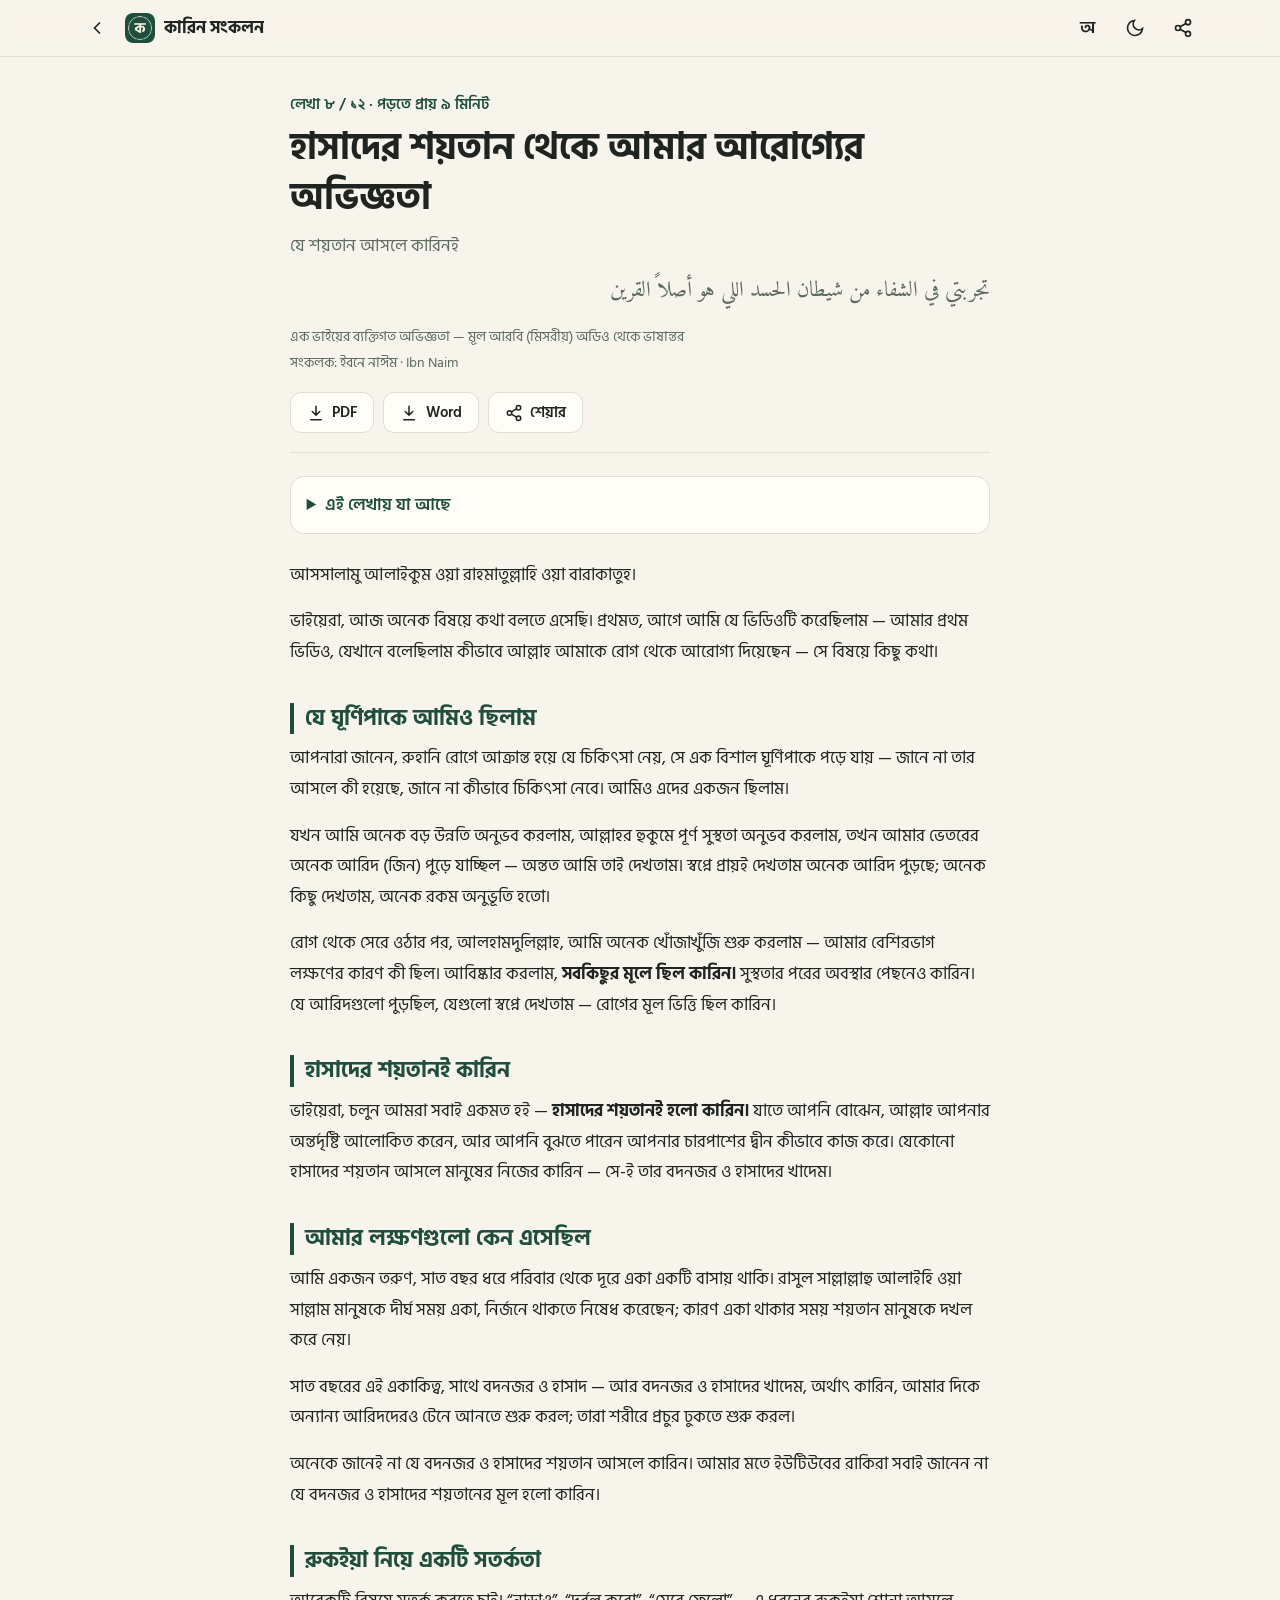
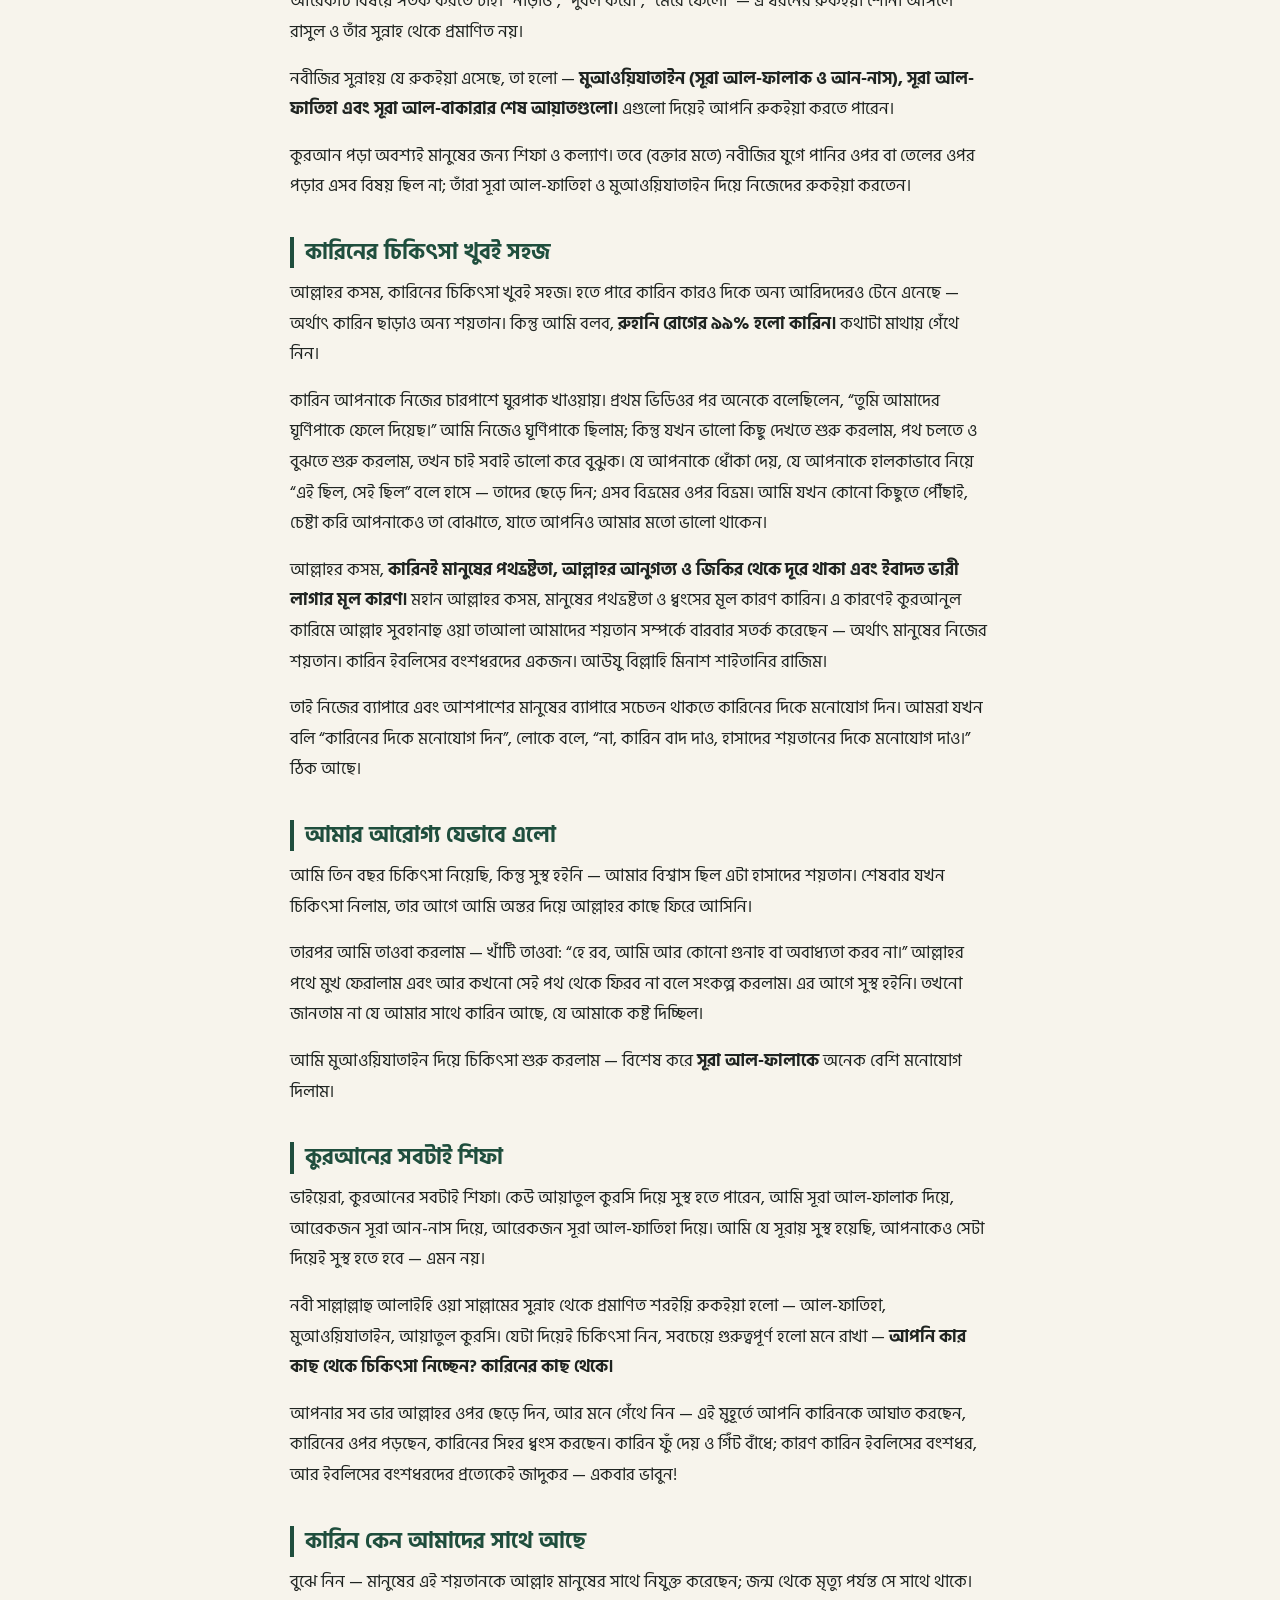
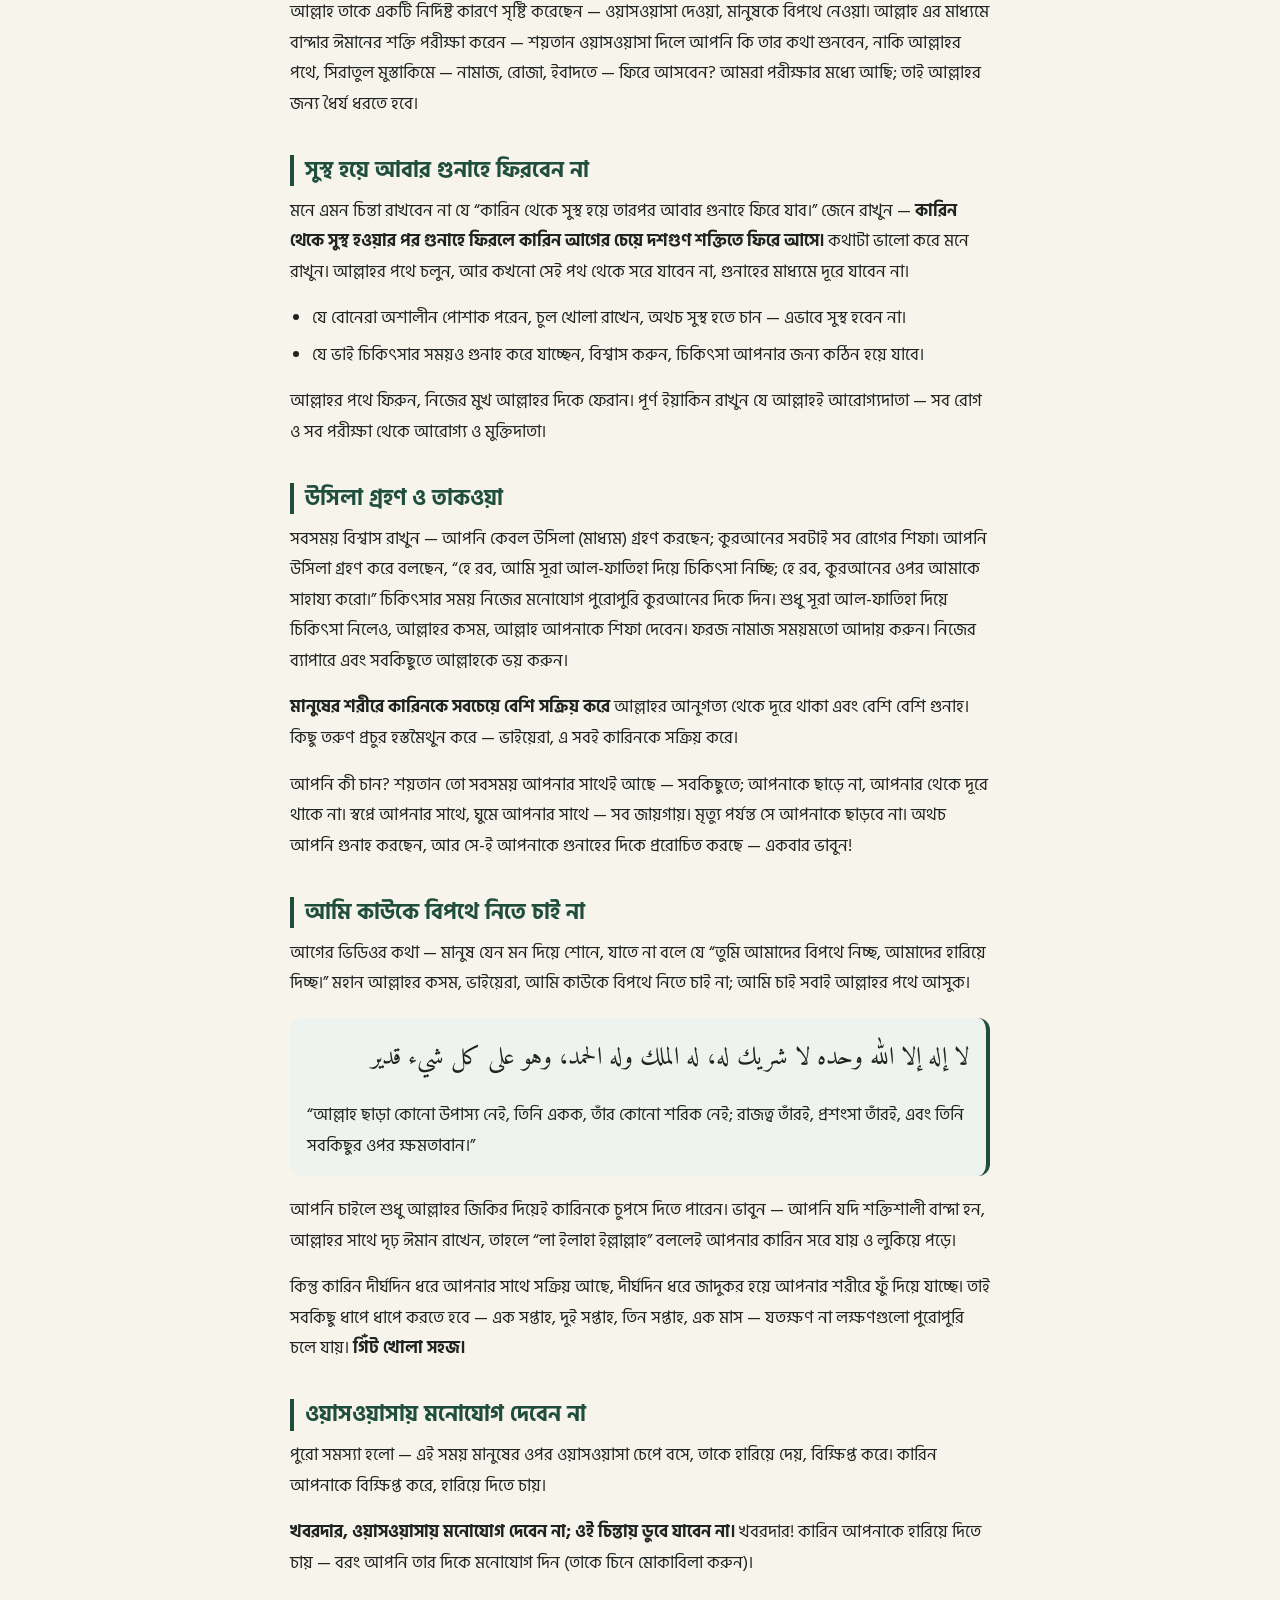
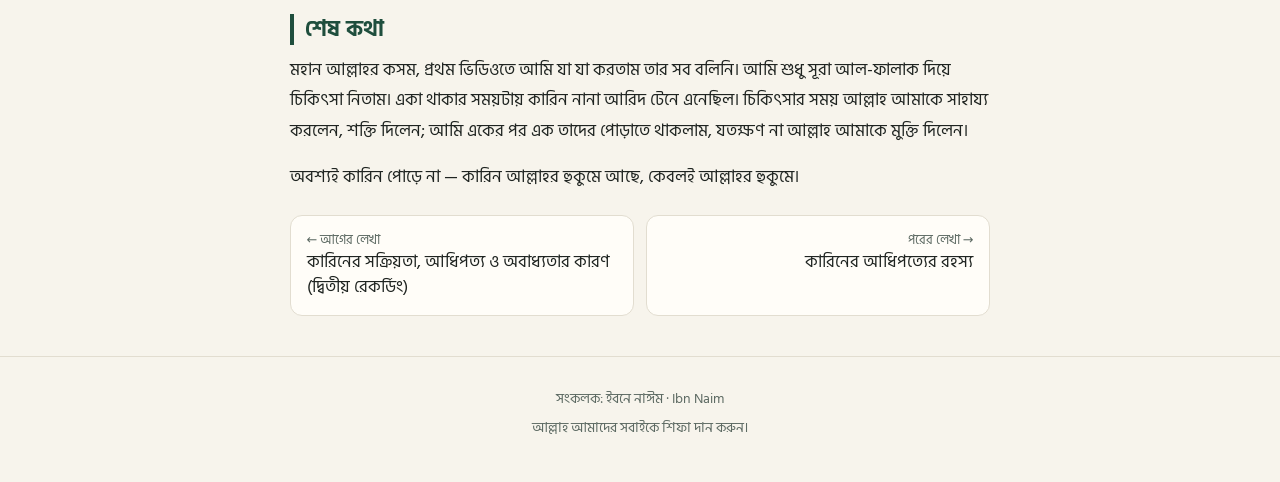
==== commit 45745e56: "add a new artilce" ====
--- a/a/hasader-shoytan-theke-shifa/index.html
+++ b/a/hasader-shoytan-theke-shifa/index.html
@@ -17,7 +17,7 @@
 <meta name="apple-mobile-web-app-status-bar-style" content="default">
 <meta name="apple-mobile-web-app-title" content="কারিন সংকলন">
 <link rel="preload" href="/fonts/HindSiliguri-Regular.woff2" as="font" type="font/woff2" crossorigin>
-<link rel="stylesheet" href="/assets/style.css?v=198a450cfb">
+<link rel="stylesheet" href="/assets/style.css?v=72d745506d">
 <script>(function(){var t;try{t=localStorage.getItem('theme')}catch(e){}if(!t)t=matchMedia('(prefers-color-scheme: dark)').matches?'dark':'light';document.documentElement.setAttribute('data-theme',t)})()</script>
 
 </head>
@@ -32,7 +32,7 @@
 </div><div class="progress"></div></header>
 <main id="main" class="wrap">
 <header class="ahead">
-<div class="kick">লেখা ৮ / ১১ · পড়তে প্রায় ৯ মিনিট</div>
+<div class="kick">লেখা ৮ / ১২ · পড়তে প্রায় ৯ মিনিট</div>
 <h1>হাসাদের শয়তান থেকে আমার আরোগ্যের অভিজ্ঞতা</h1>
 <p class="sub">যে শয়তান আসলে কারিনই</p>
 <p class="ar" lang="ar" dir="rtl">تجربتي في الشفاء من شيطان الحسد اللي هو أصلاً القرين</p>
@@ -110,5 +110,5 @@
 <p>আল্লাহ আমাদের সবাইকে শিফা দান করুন।</p>
 </div></footer>
 <div class="toast" id="toast" role="status" aria-live="polite"></div>
-<script src="/assets/app.js?v=198a450cfb" defer></script>
+<script src="/assets/app.js?v=72d745506d" defer></script>
 </body></html>
